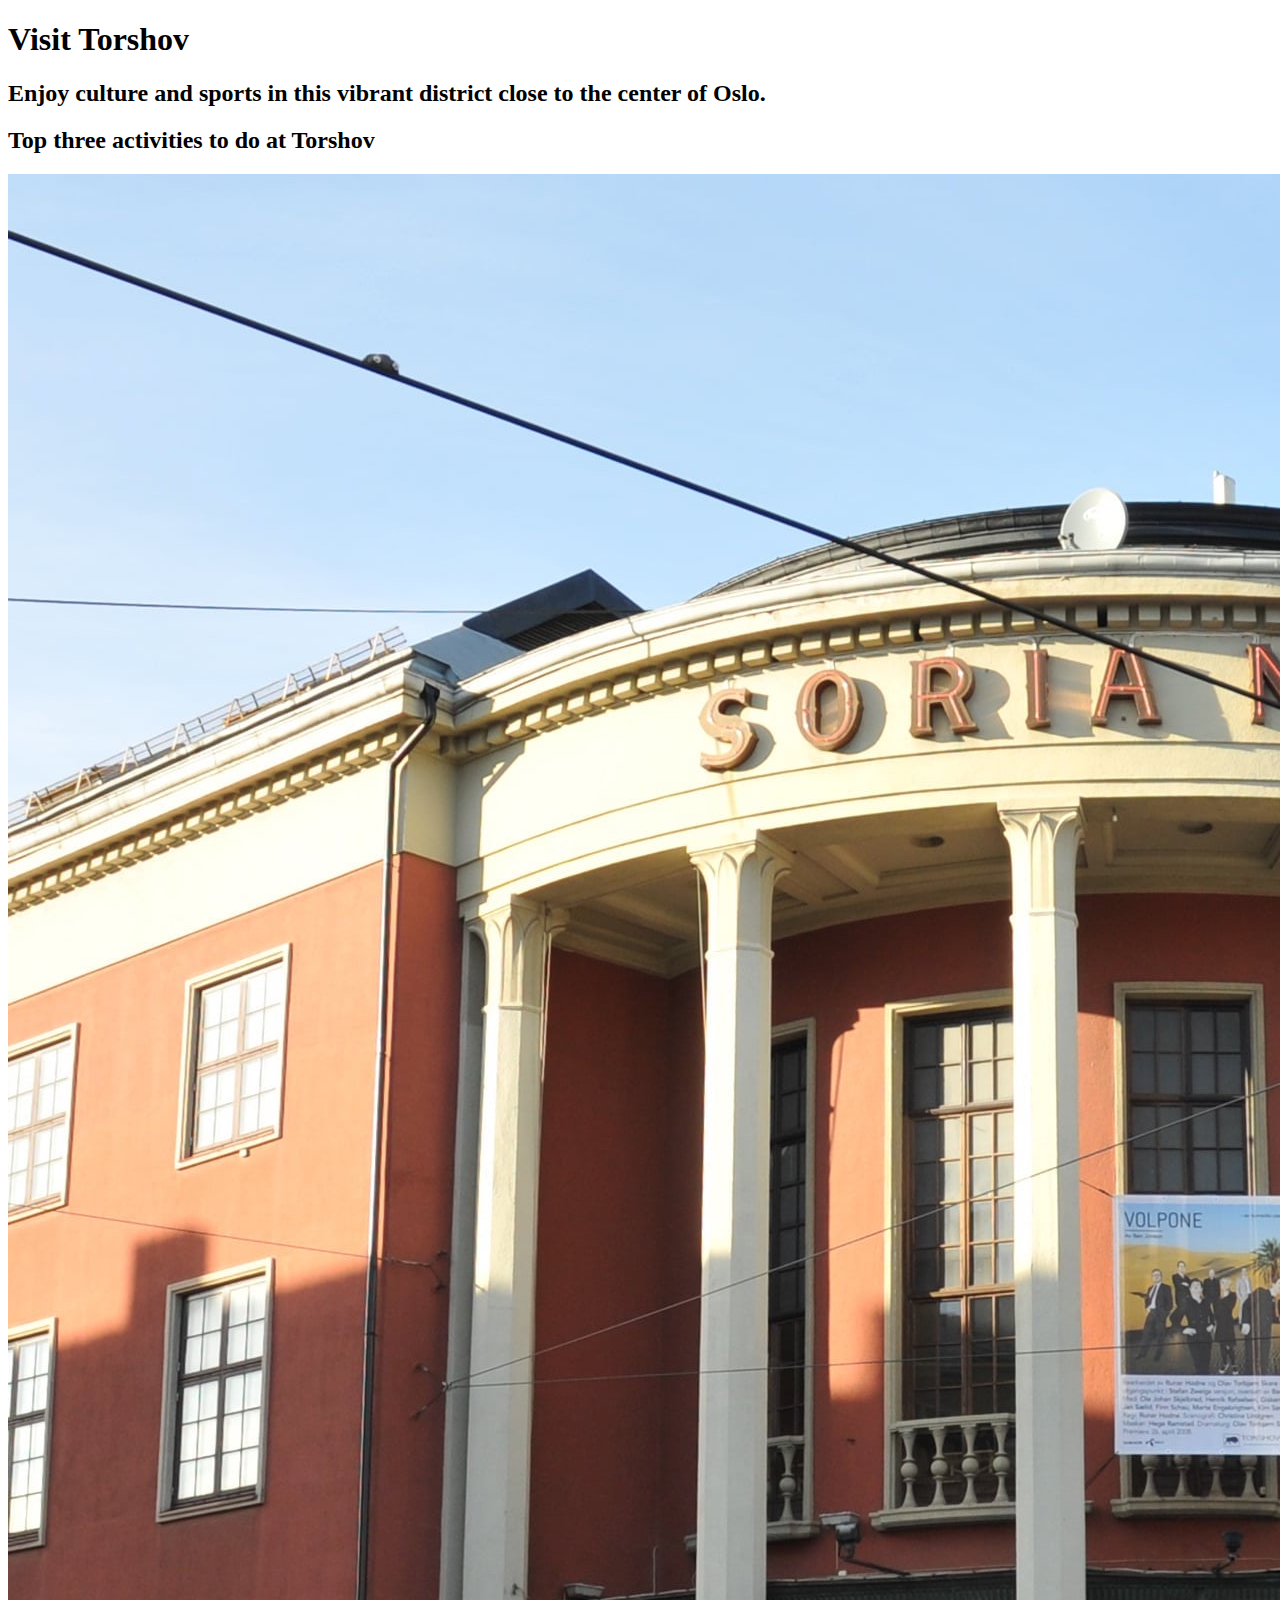
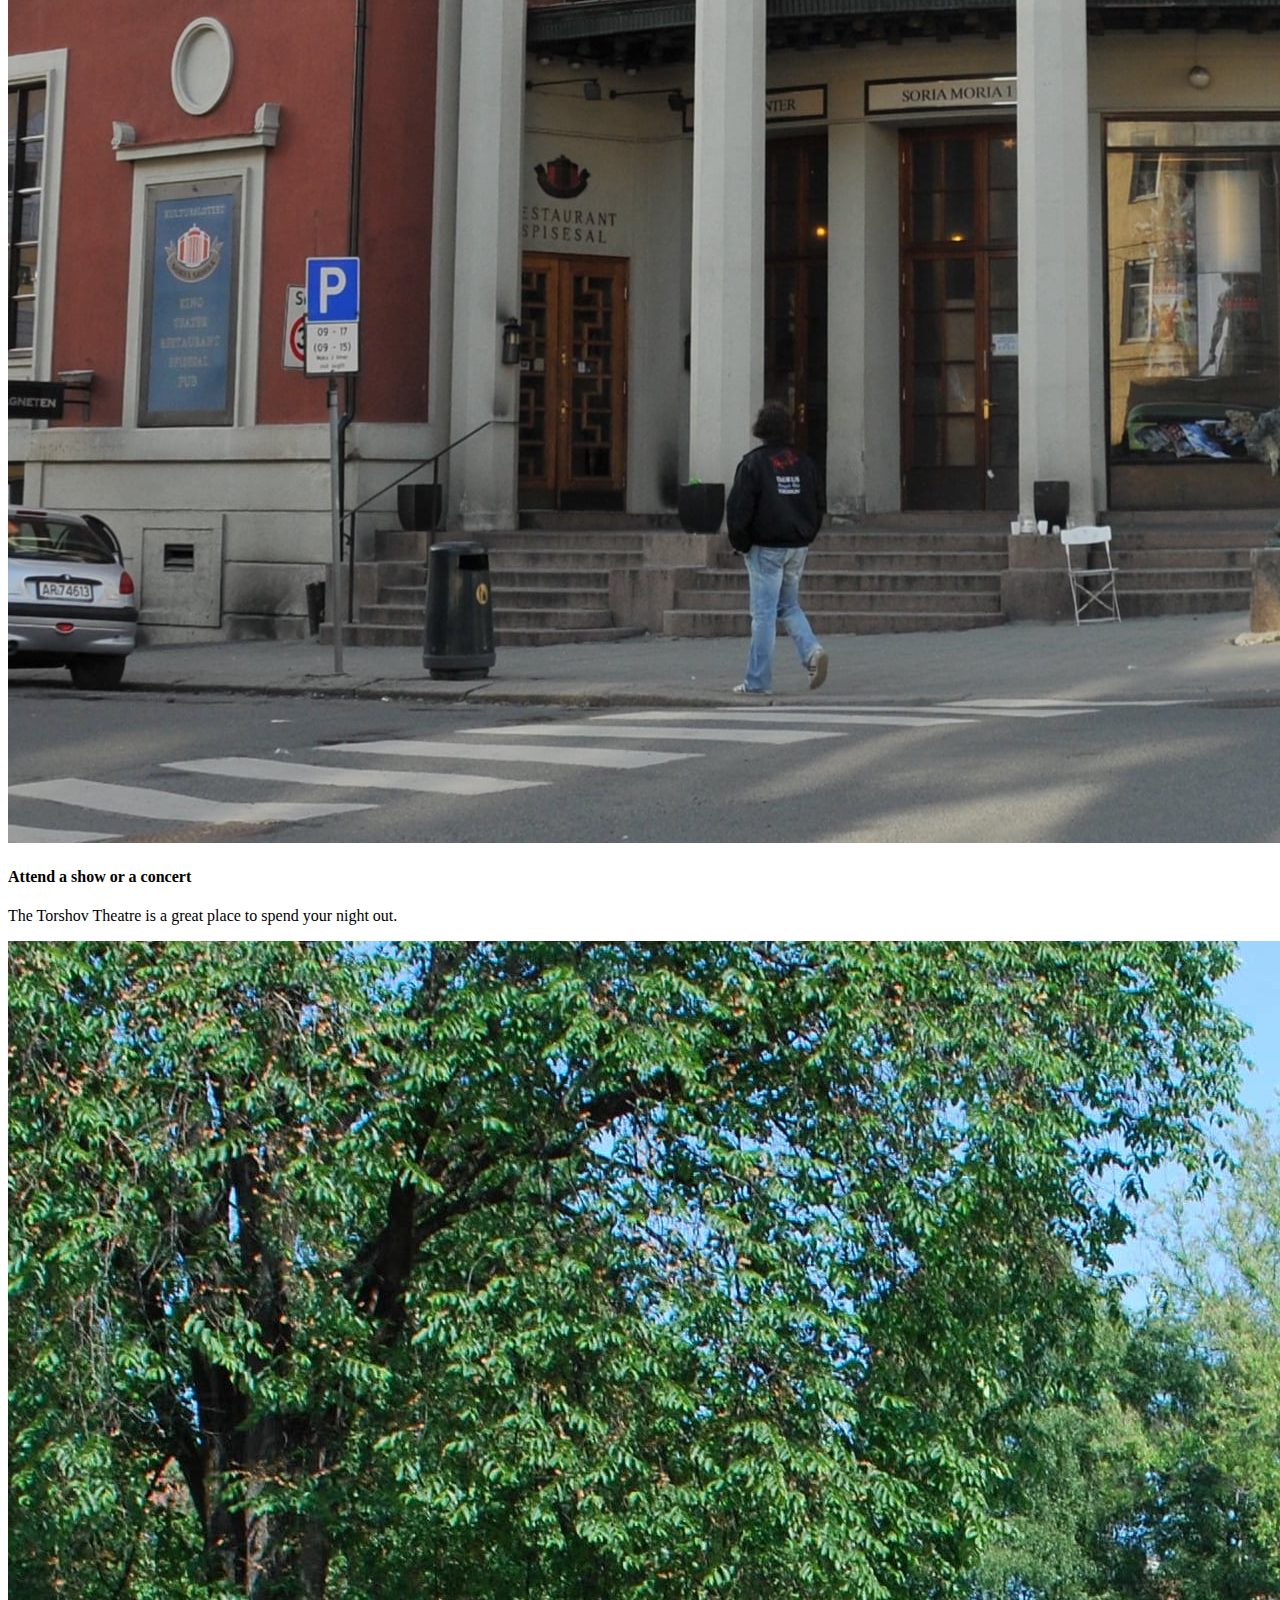
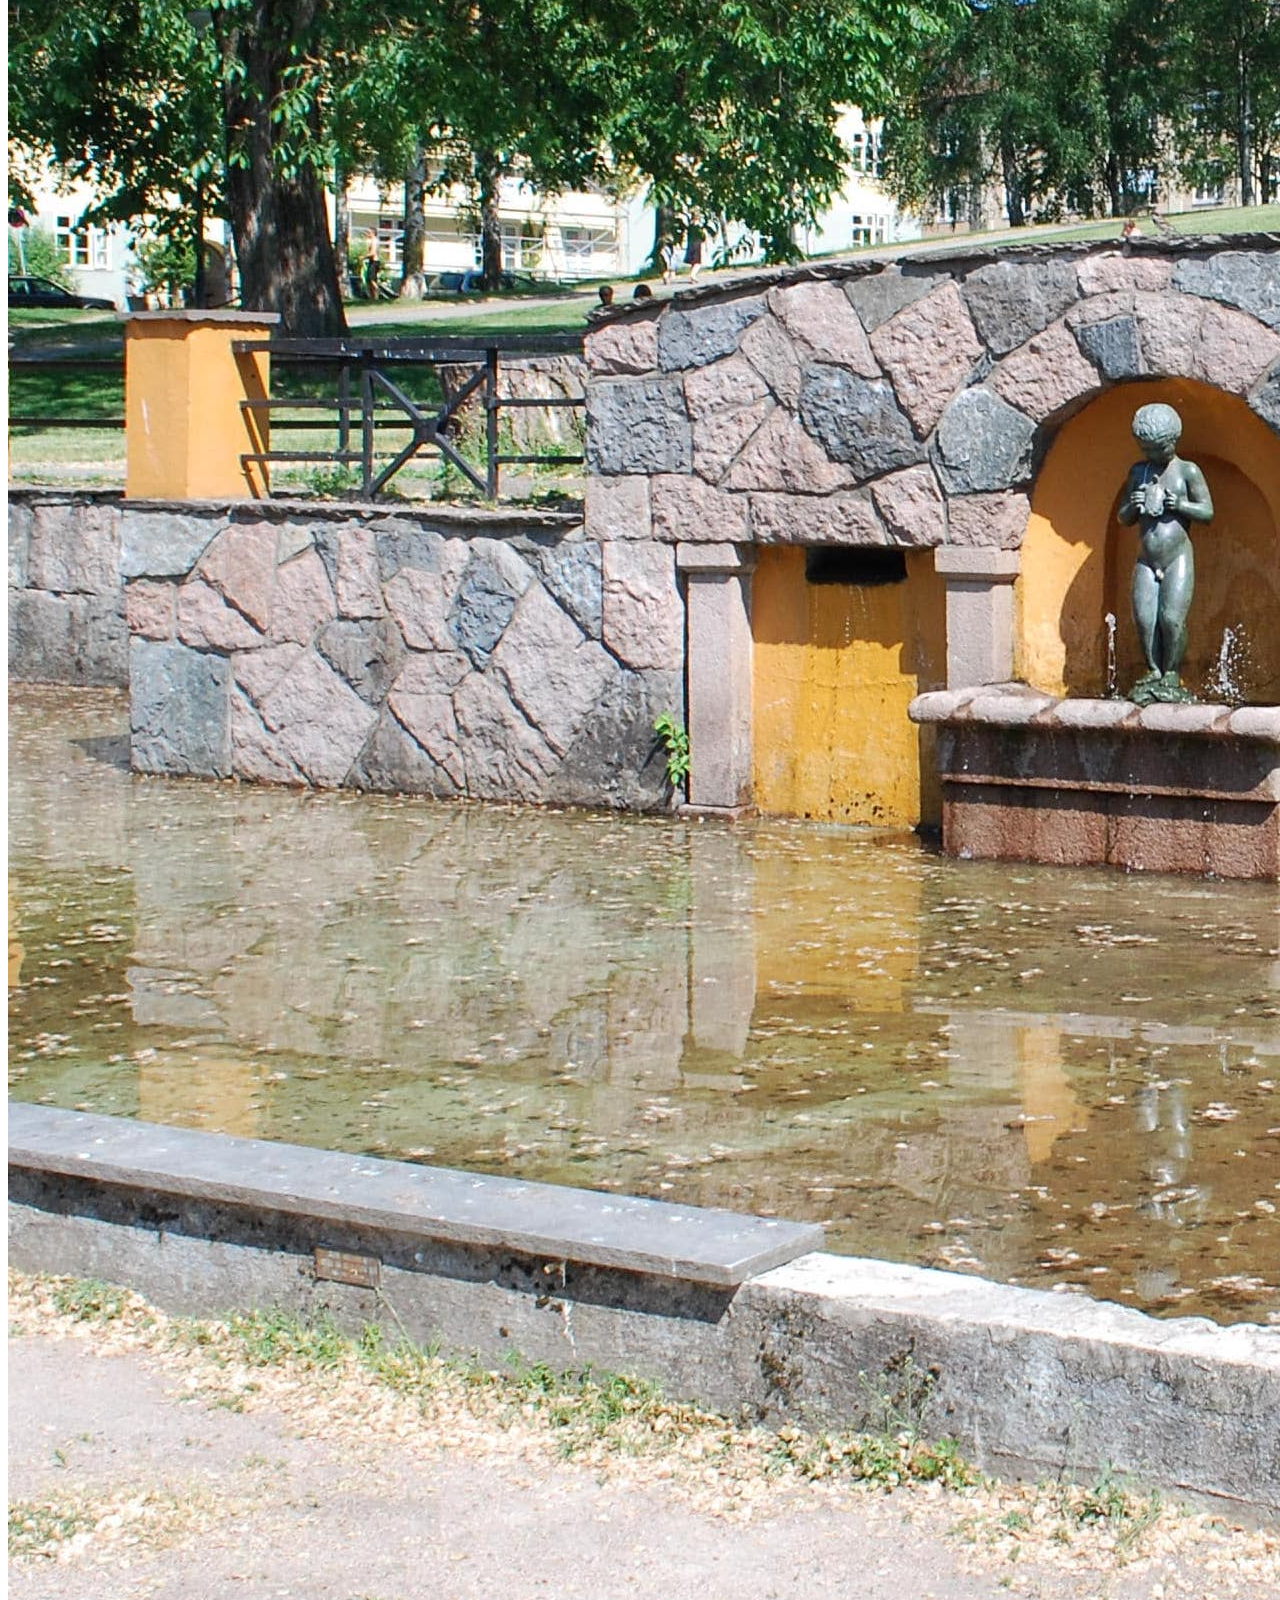
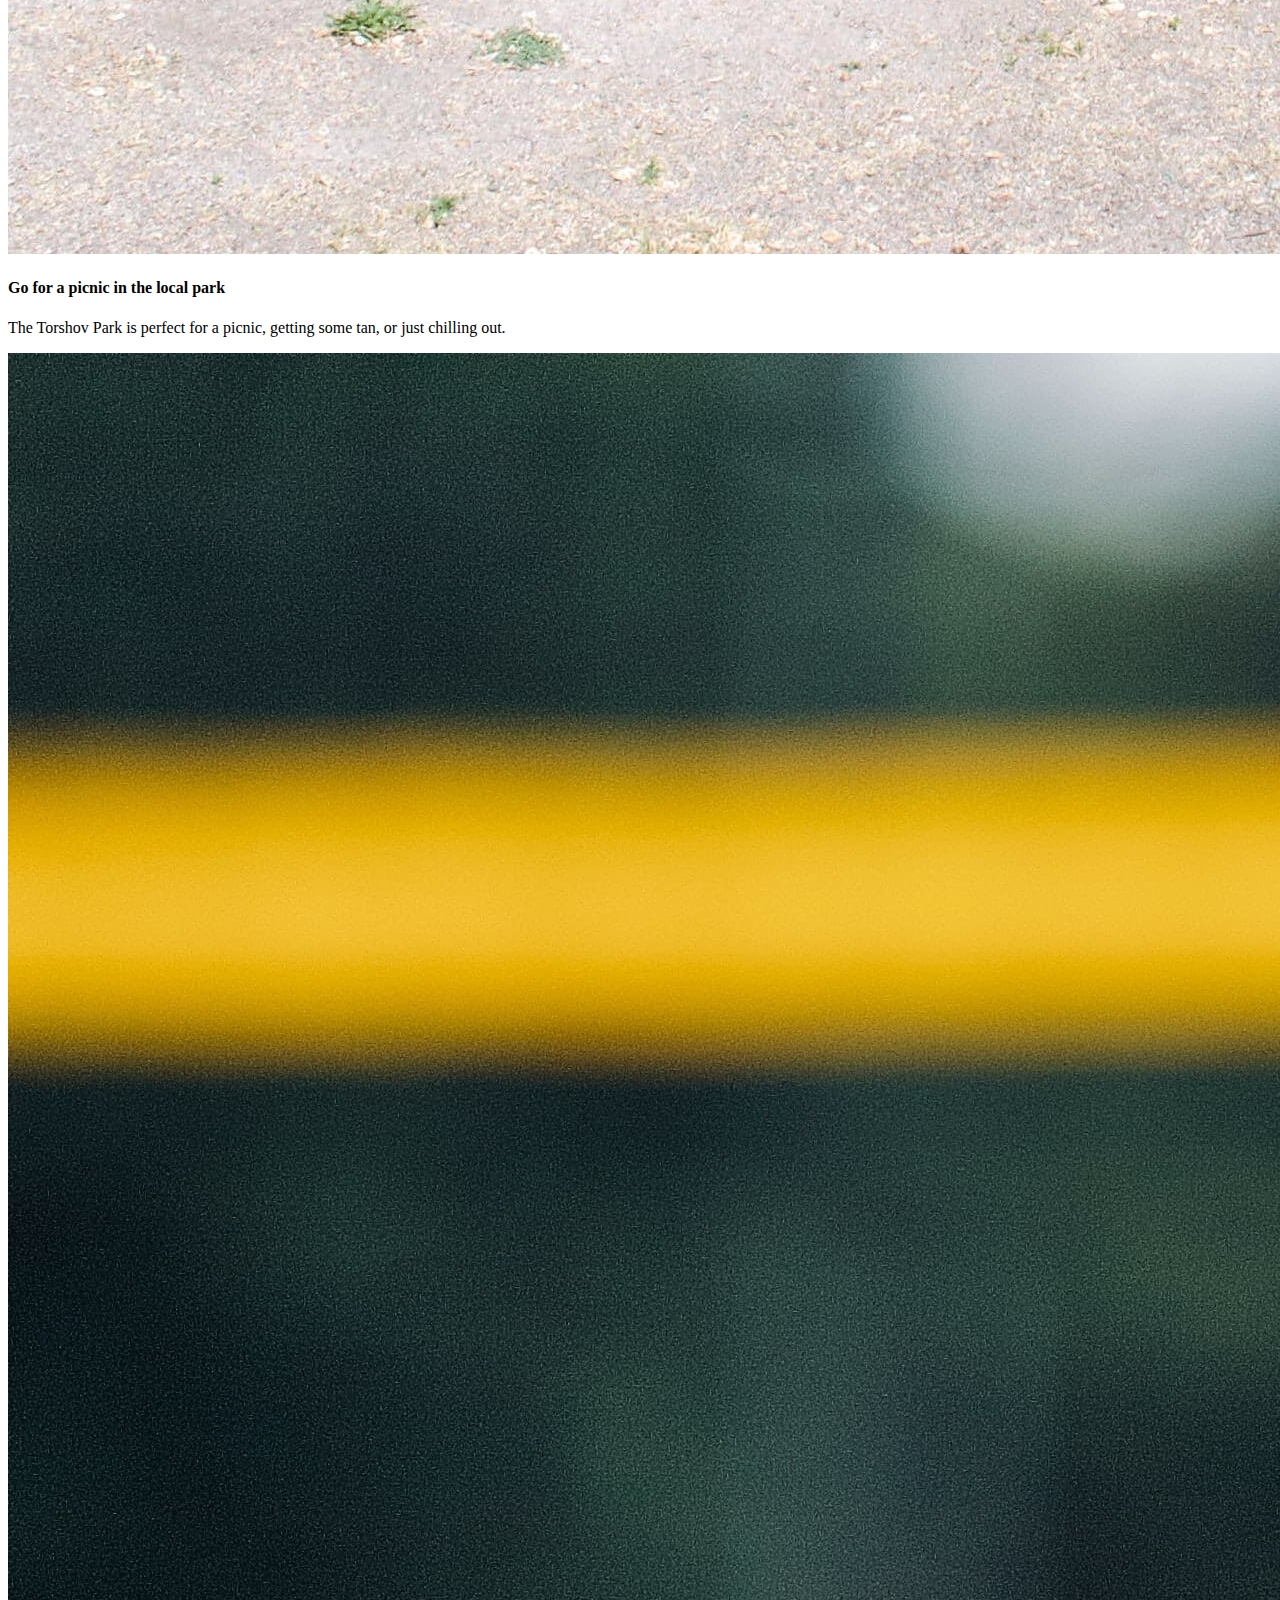
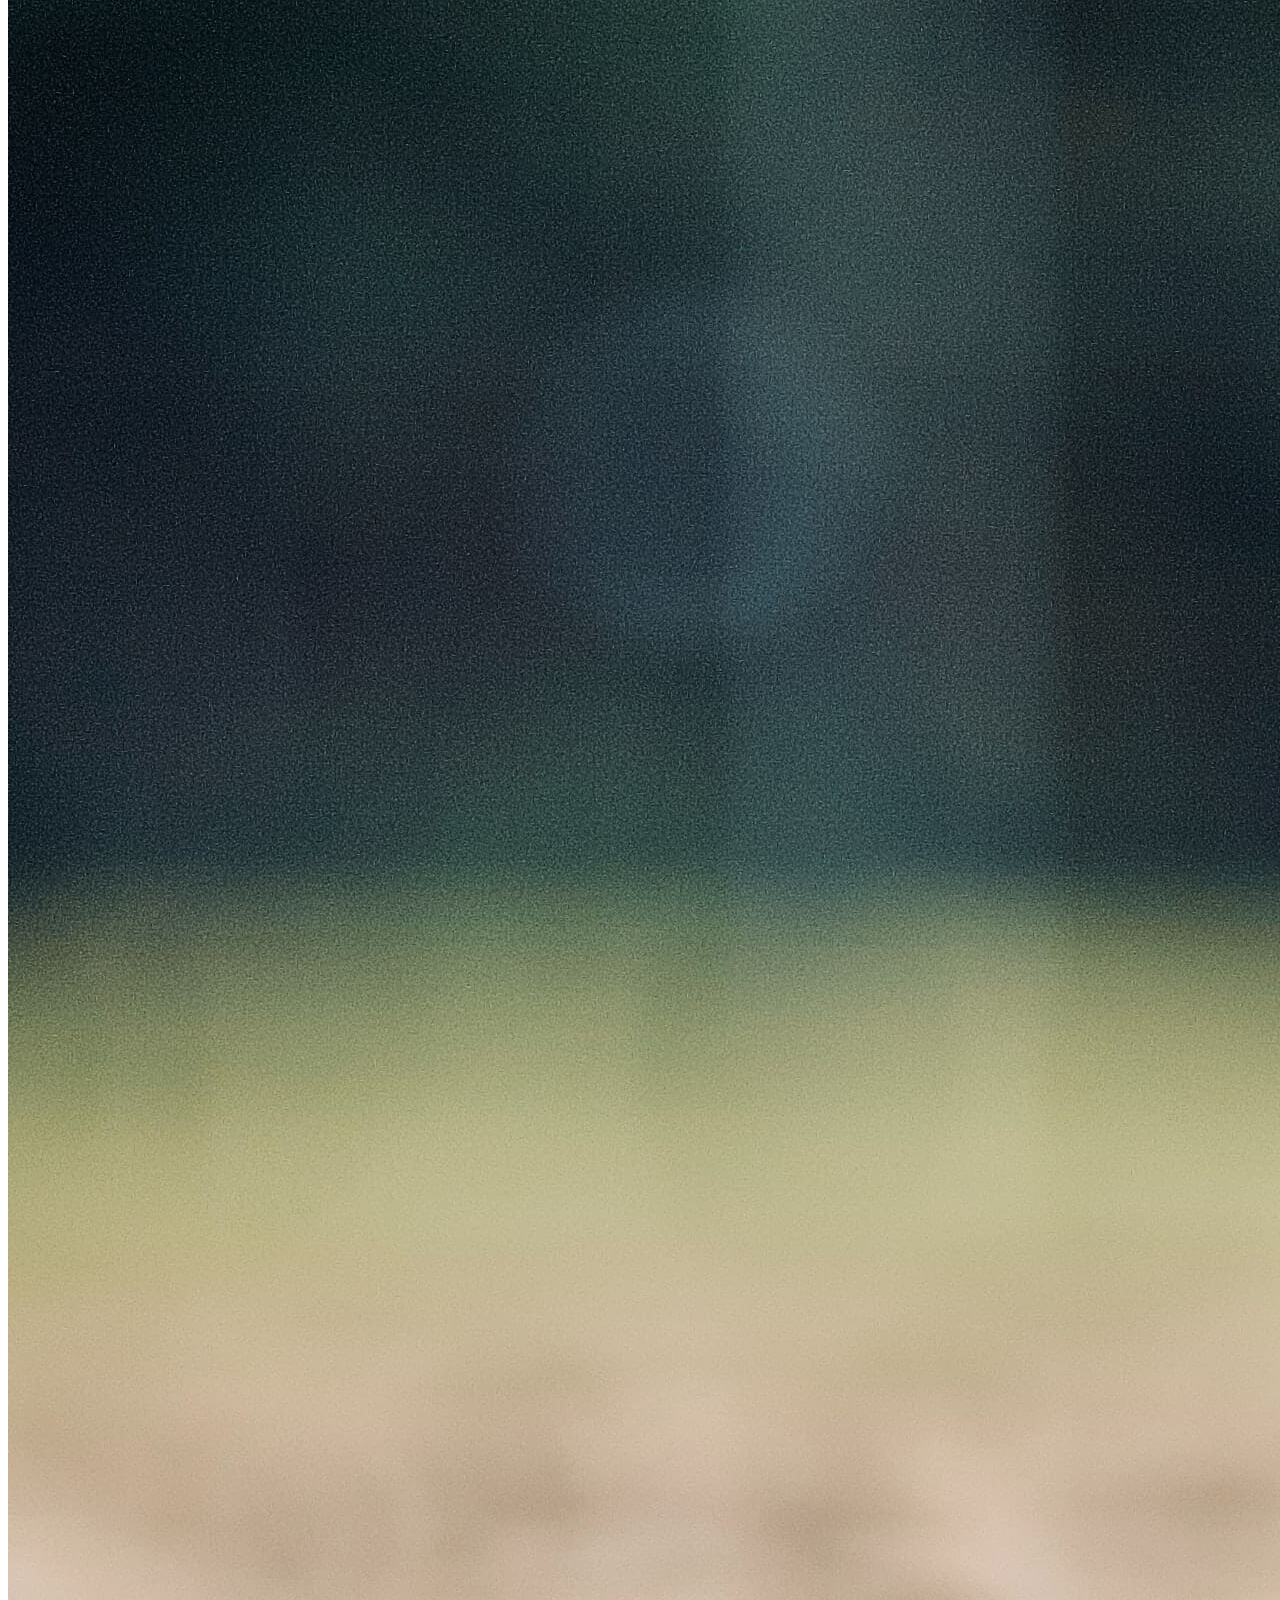
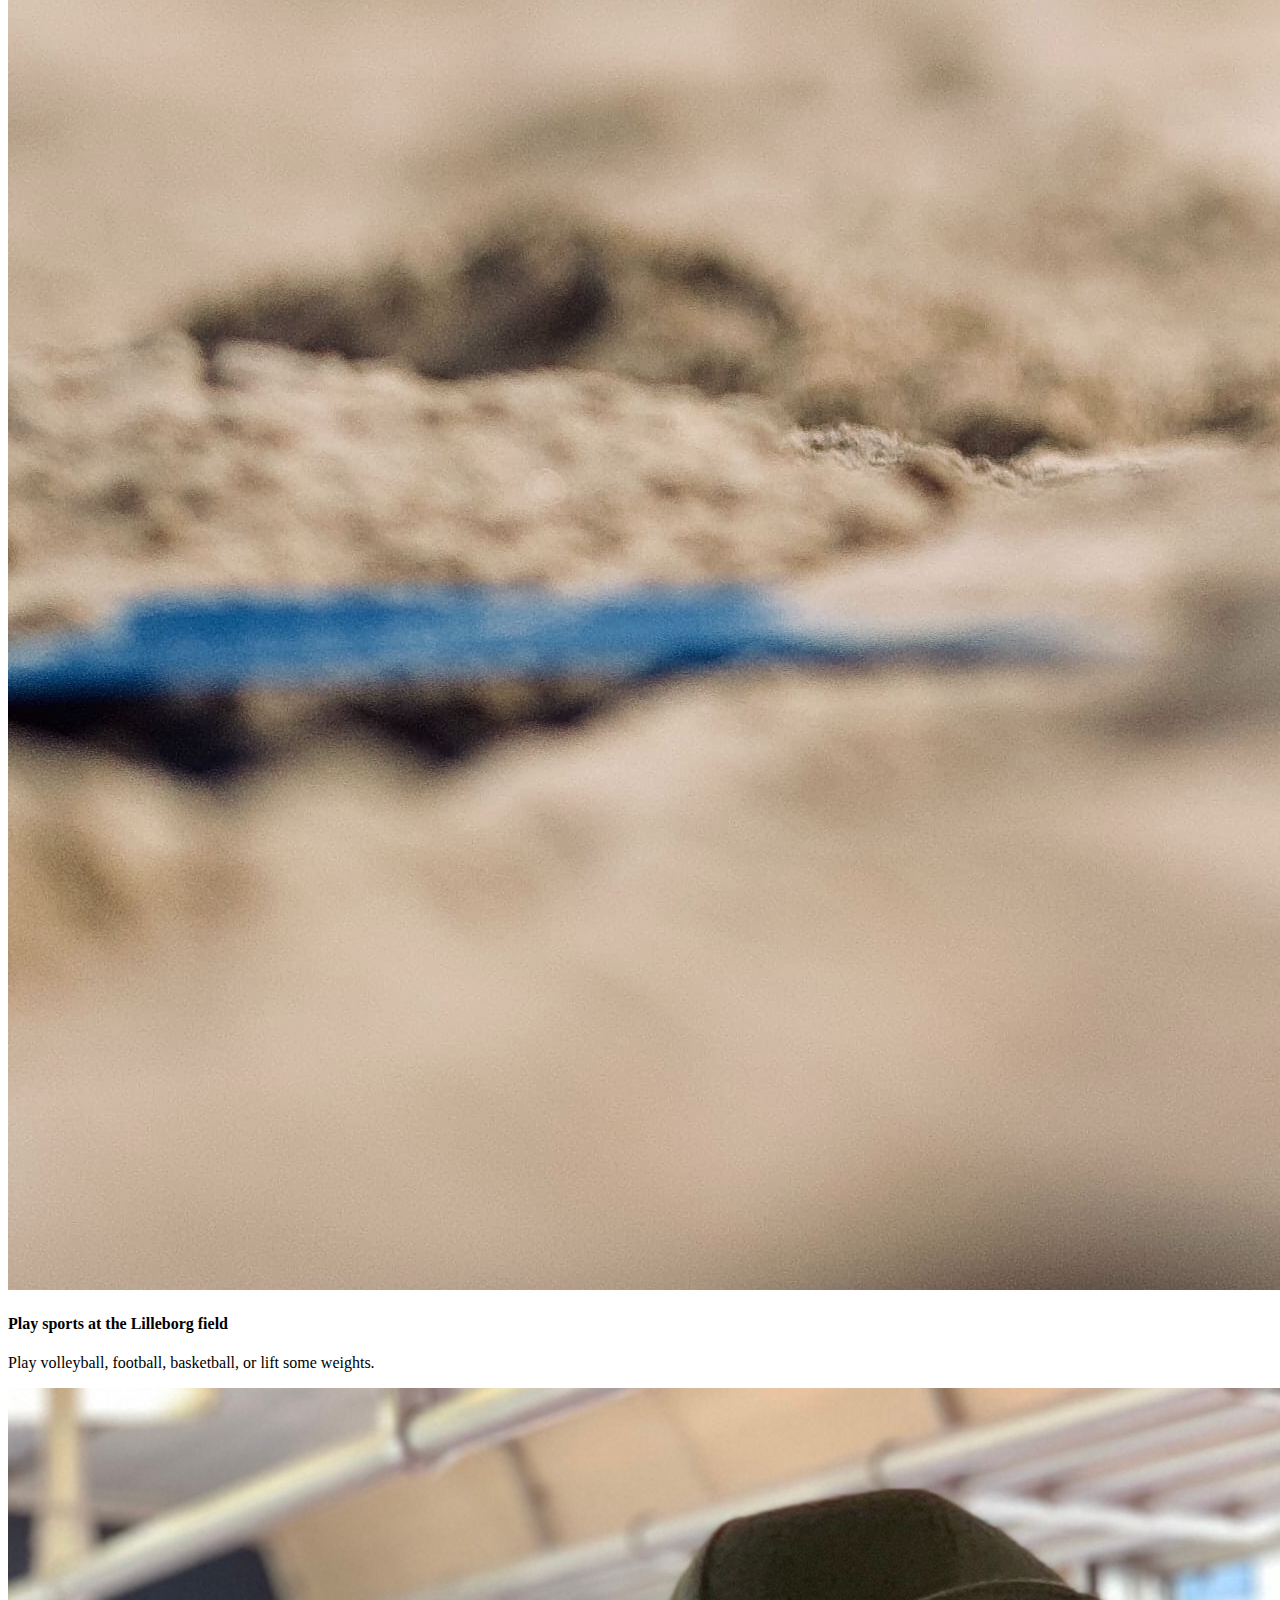
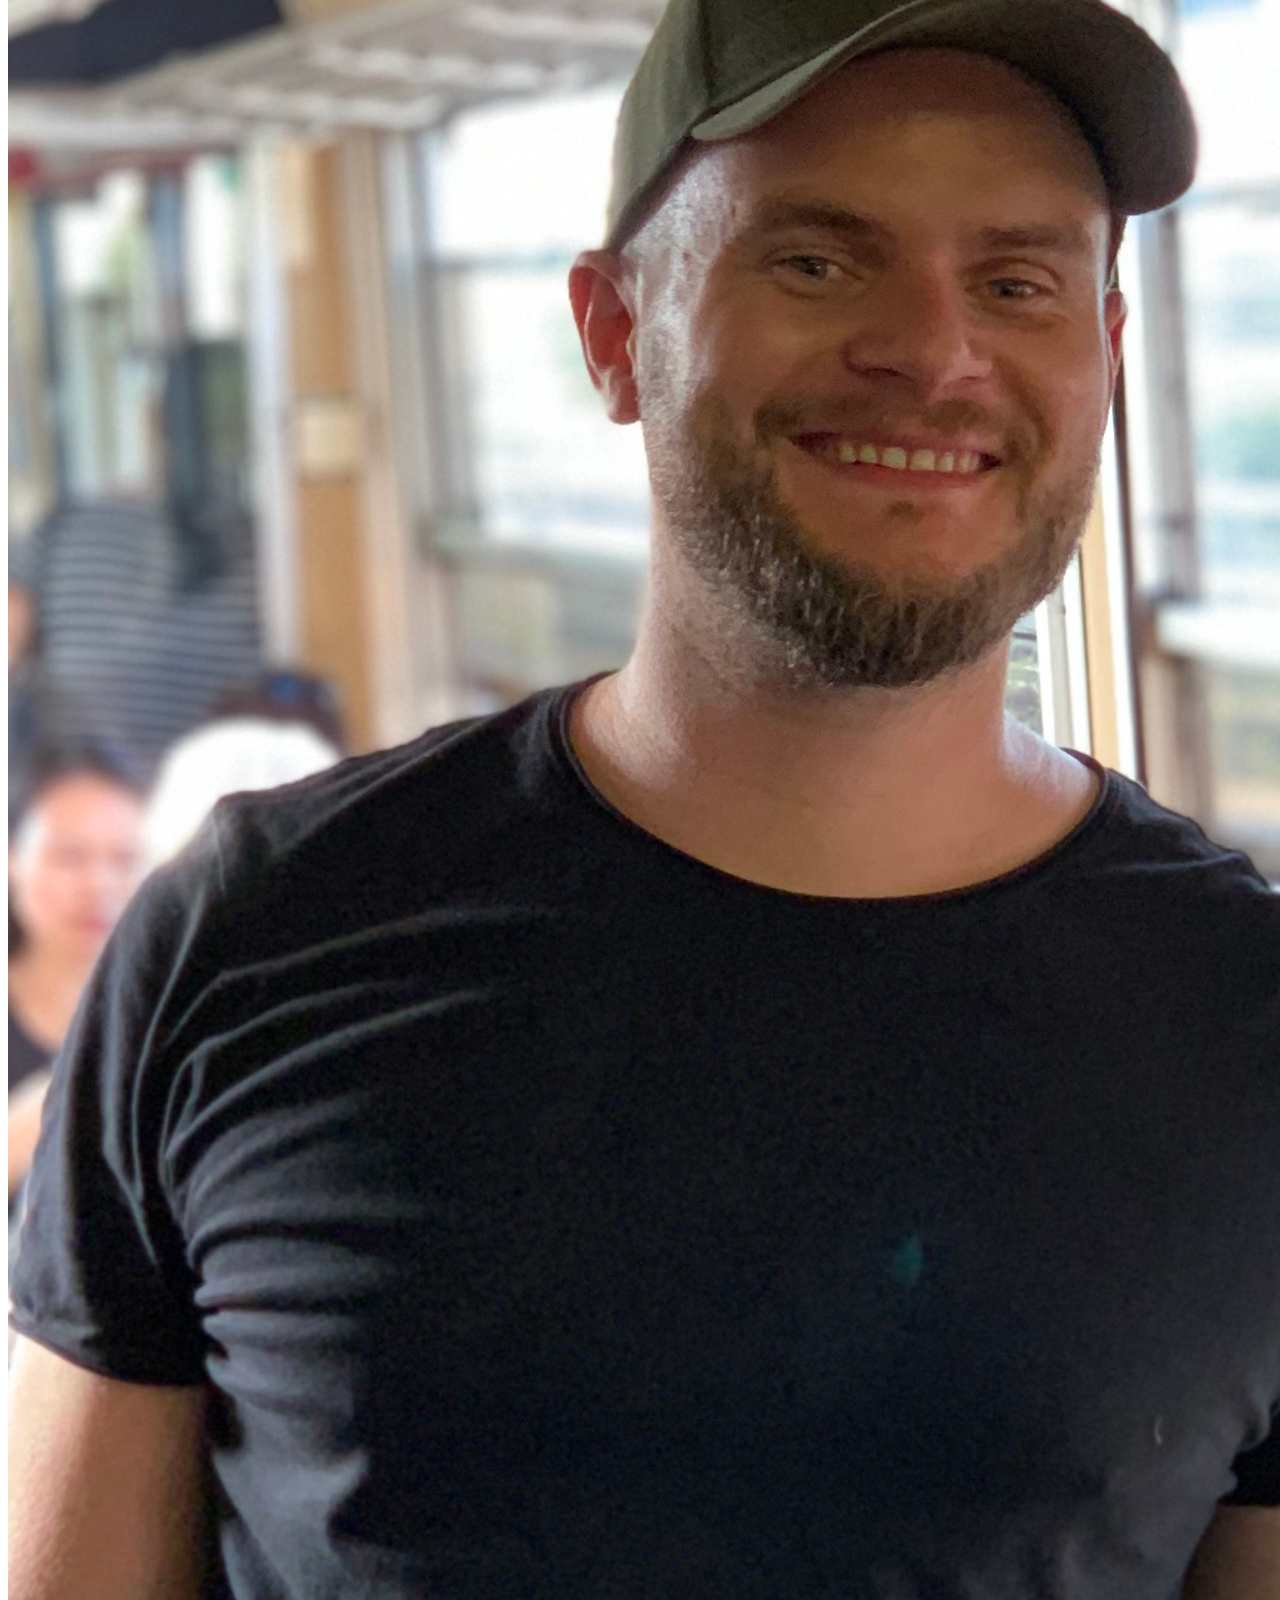
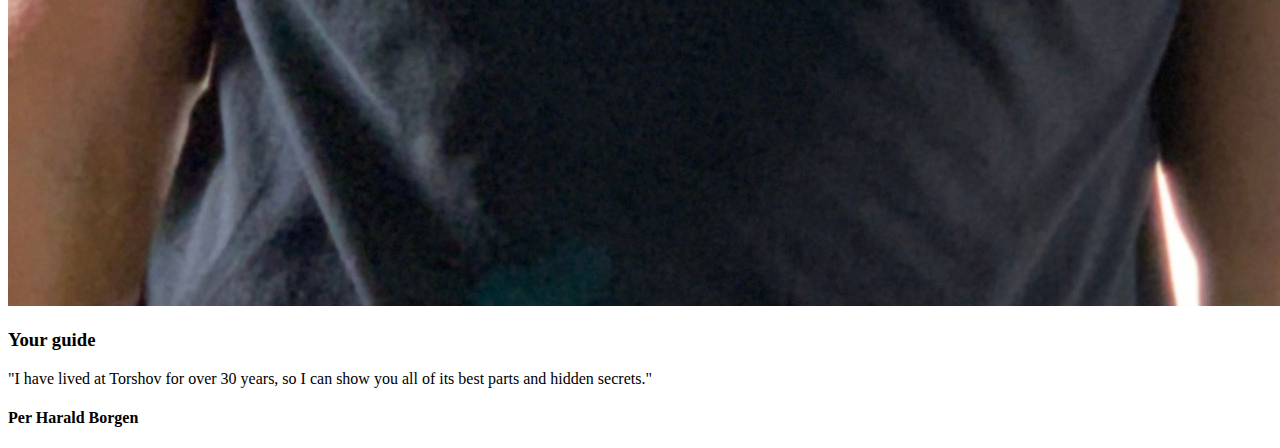
==== index.html @ dff3a8f5 "Update index.html" ====
<!DOCTYPE html>
<html>
    <head>
        <link rel="stylesheet" href="styles.css">
    </head>
    <body>
        <div id="hero-section">
            <h1>Visit Torshov</h1>
            <h2>Enjoy culture and sports in this vibrant district close to the center of Oslo.</h2>
        </div>
        <div id="activity-section">
            <h2>Top three activities to do at Torshov</h2>
            <div class="activity">
                <img class="activity-photo" src="images/theatre.jpg">
                <h4 class="activity-heading">Attend a show or a concert</h4>
                <p>The Torshov Theatre is a great place to spend your night out.</p>
            </div>
            <div class="activity">
                <img class="activity-photo" src="images/park.jpg">
                <h4 class="activity-heading">Go for a picnic in the local park</h4>
                <p>The Torshov Park is perfect for a picnic, getting some tan, or just chilling out.</p>
            </div>
            <div class="activity">
                <img class="activity-photo" src="images/sports.jpg">
                <h4 class="activity-heading">Play sports at the Lilleborg field</h4>
                <p>Play volleyball, football, basketball, or lift some weights.</p>
            </div>
        </div>
        <div id="guide-section">
            <div id="guide-card">
                <img id="guide-photo" src="images/per.jpg">
                <h3>Your guide</h3>
                <p>"I have lived at Torshov for over 30 years, so I can show you all of its best parts
                    and hidden secrets."
                </p>
                <h4>Per Harald Borgen</h4>
            </div>
        </div>
    </body>
</html>
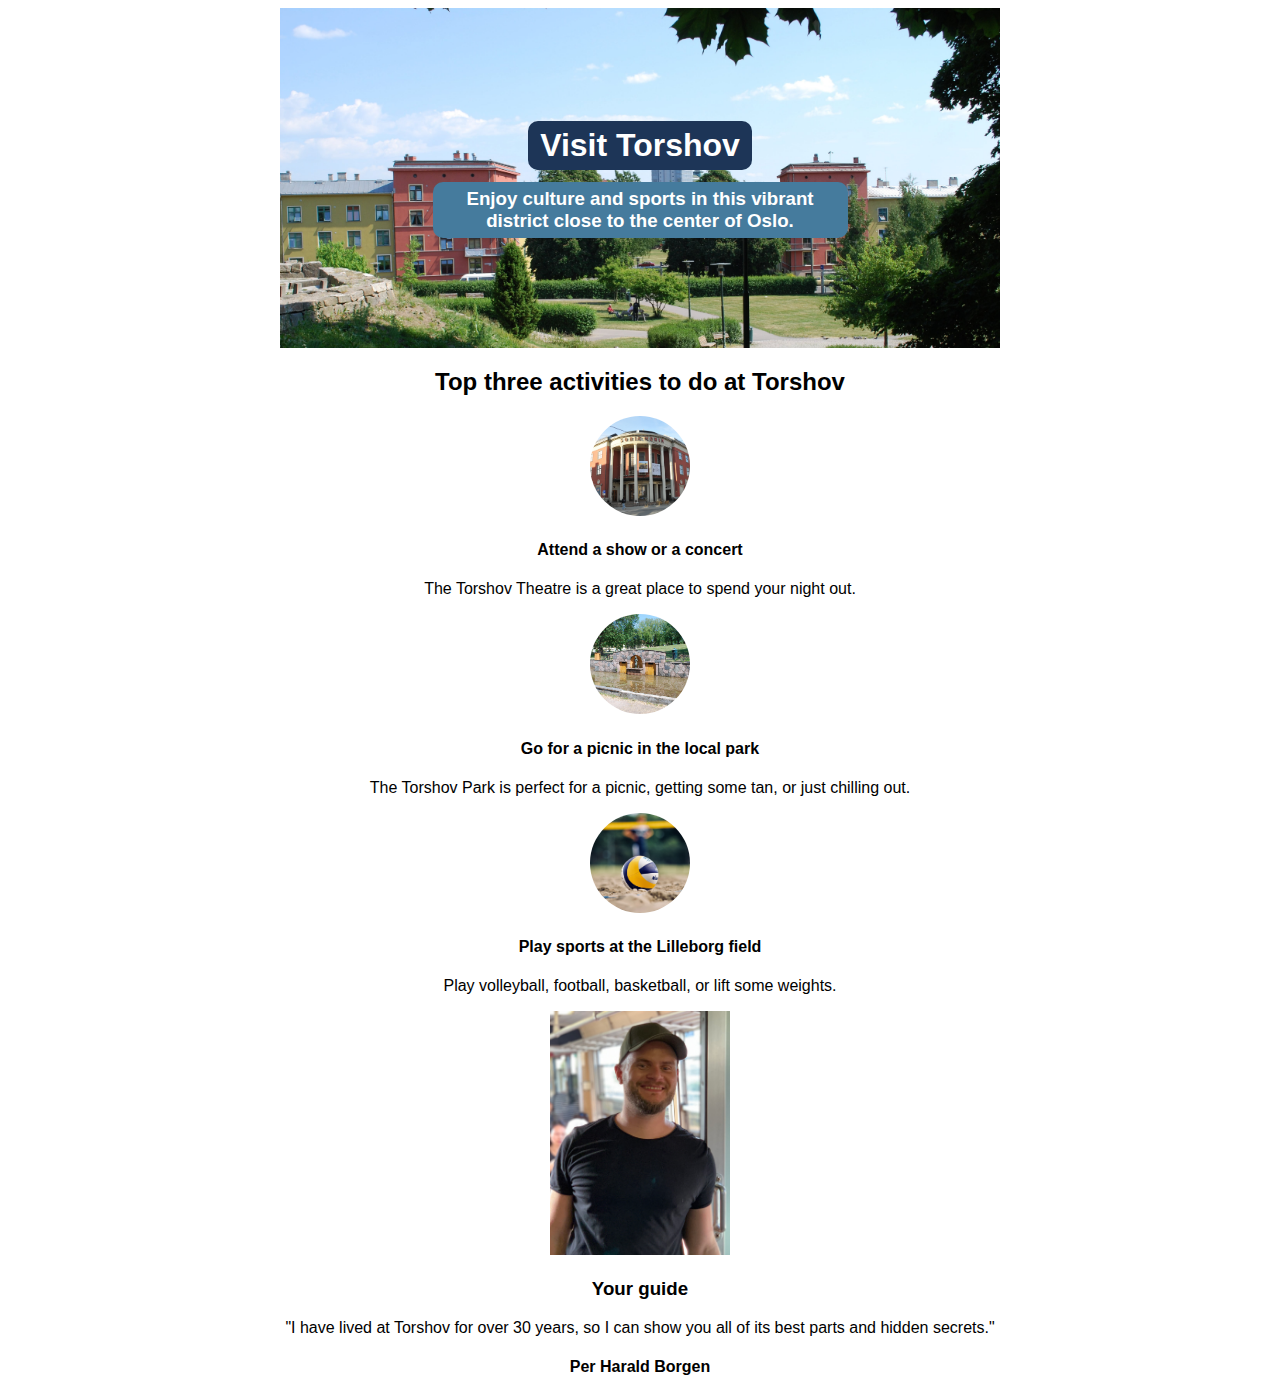
==== commit 01e98411: "Update index.html and styles.css" ====
--- a/index.html
+++ b/index.html
@@ -5,8 +5,8 @@
     </head>
     <body>
         <div id="hero-section">
-            <h1>Visit Torshov</h1>
-            <h2>Enjoy culture and sports in this vibrant district close to the center of Oslo.</h2>
+            <h1 id="hero-title">Visit Torshov</h1>
+            <h3 id="hero-caption">Enjoy culture and sports in this vibrant district close to the center of Oslo.</h2>
         </div>
         <div id="activity-section">
             <h2>Top three activities to do at Torshov</h2>
--- a/styles.css
+++ b/styles.css
@@ -0,0 +1,44 @@
+body {
+    text-align: center;
+    font-family: Arial, Helvetica, sans-serif;
+}
+
+#hero-section {
+    background-image: url("images/torshov.jpg");
+    background-size: cover;
+    height: 340px;
+    width: 720px;
+    margin: 0 auto;
+    display: flex;
+    flex-direction: column;
+    justify-content: center;
+    align-items: center;
+    color: white;
+}
+
+#hero-title {
+    background: #1D3557;
+    border-radius: 10px;
+    padding: 6px 12px;
+    margin-bottom: 12px;
+    
+}
+
+#hero-caption {
+    width: 355px;
+    background: #457B9D;
+    border-radius: 10px;
+    padding: 6px 30px;
+    margin-top: 0;
+}
+
+.activity-photo {
+    width: 100px;
+    height: 100px;
+    border-radius: 50%;
+}
+
+#guide-photo {
+    width: 180px;
+    
+}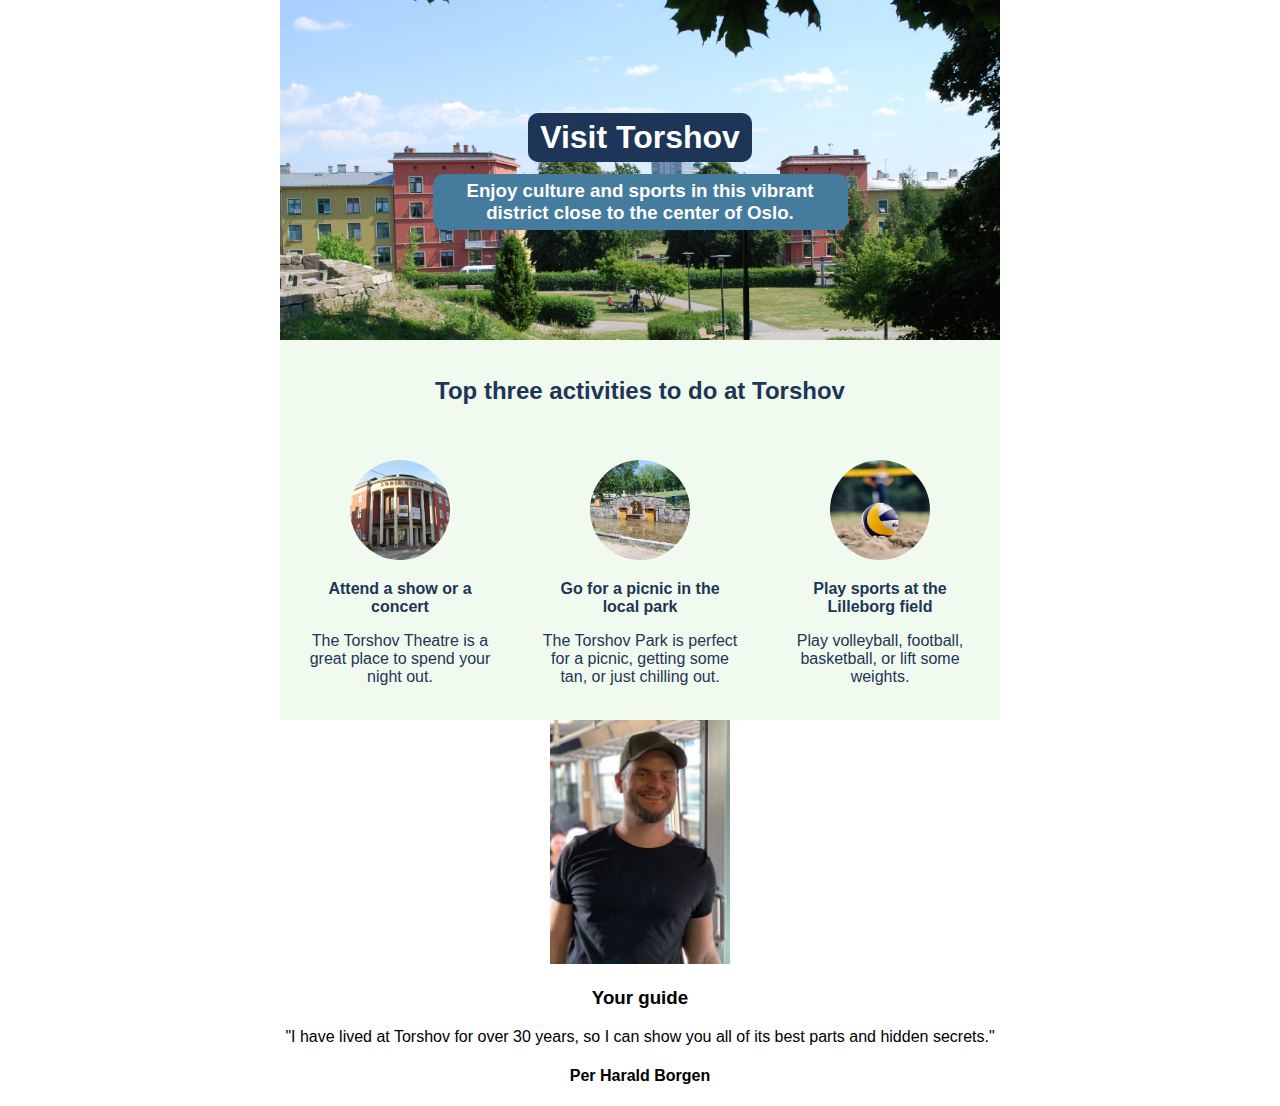
==== commit 46ccf848: "Update index.html and styles.css" ====
--- a/index.html
+++ b/index.html
@@ -9,21 +9,23 @@
             <h3 id="hero-caption">Enjoy culture and sports in this vibrant district close to the center of Oslo.</h2>
         </div>
         <div id="activity-section">
-            <h2>Top three activities to do at Torshov</h2>
-            <div class="activity">
-                <img class="activity-photo" src="images/theatre.jpg">
-                <h4 class="activity-heading">Attend a show or a concert</h4>
-                <p>The Torshov Theatre is a great place to spend your night out.</p>
-            </div>
-            <div class="activity">
-                <img class="activity-photo" src="images/park.jpg">
-                <h4 class="activity-heading">Go for a picnic in the local park</h4>
-                <p>The Torshov Park is perfect for a picnic, getting some tan, or just chilling out.</p>
-            </div>
-            <div class="activity">
-                <img class="activity-photo" src="images/sports.jpg">
-                <h4 class="activity-heading">Play sports at the Lilleborg field</h4>
-                <p>Play volleyball, football, basketball, or lift some weights.</p>
+            <h2 id="activity-heading">Top three activities to do at Torshov</h2>
+            <div id="activity-container">
+                <div class="activity">
+                    <img class="activity-photo" src="images/theatre.jpg">
+                    <h4 class="activity-heading">Attend a show or a concert</h4>
+                    <p>The Torshov Theatre is a great place to spend your night out.</p>
+                </div>
+                <div class="activity">
+                    <img class="activity-photo" src="images/park.jpg">
+                    <h4 class="activity-heading">Go for a picnic in the local park</h4>
+                    <p>The Torshov Park is perfect for a picnic, getting some tan, or just chilling out.</p>
+                </div>
+                <div class="activity">
+                    <img class="activity-photo" src="images/sports.jpg">
+                    <h4 class="activity-heading">Play sports at the Lilleborg field</h4>
+                    <p>Play volleyball, football, basketball, or lift some weights.</p>
+                </div>
             </div>
         </div>
         <div id="guide-section">
--- a/styles.css
+++ b/styles.css
@@ -1,6 +1,7 @@
 body {
     text-align: center;
     font-family: Arial, Helvetica, sans-serif;
+    margin: 0;
 }
 
 #hero-section {
@@ -32,12 +33,41 @@
     margin-top: 0;
 }
 
+#activity-section {
+    width: 720px;
+    height: 380px;
+    margin: 0 auto;
+    background: #F1FAEE;
+    display: flex;
+    flex-direction: column;
+    justify-content: space-around;
+    color: #1D3557;
+
+}
+
+#activity-container {
+    display: flex;
+    flex-direction: row;
+    justify-content: space-around;
+}
+
+.activity {
+    display: flex;
+    flex-direction: column;
+    align-items: center;
+    width: 200px;
+}
+
 .activity-photo {
     width: 100px;
     height: 100px;
     border-radius: 50%;
 }
 
+.activity-heading {
+    margin: 20px auto 0 auto;
+}
+
 #guide-photo {
     width: 180px;
     
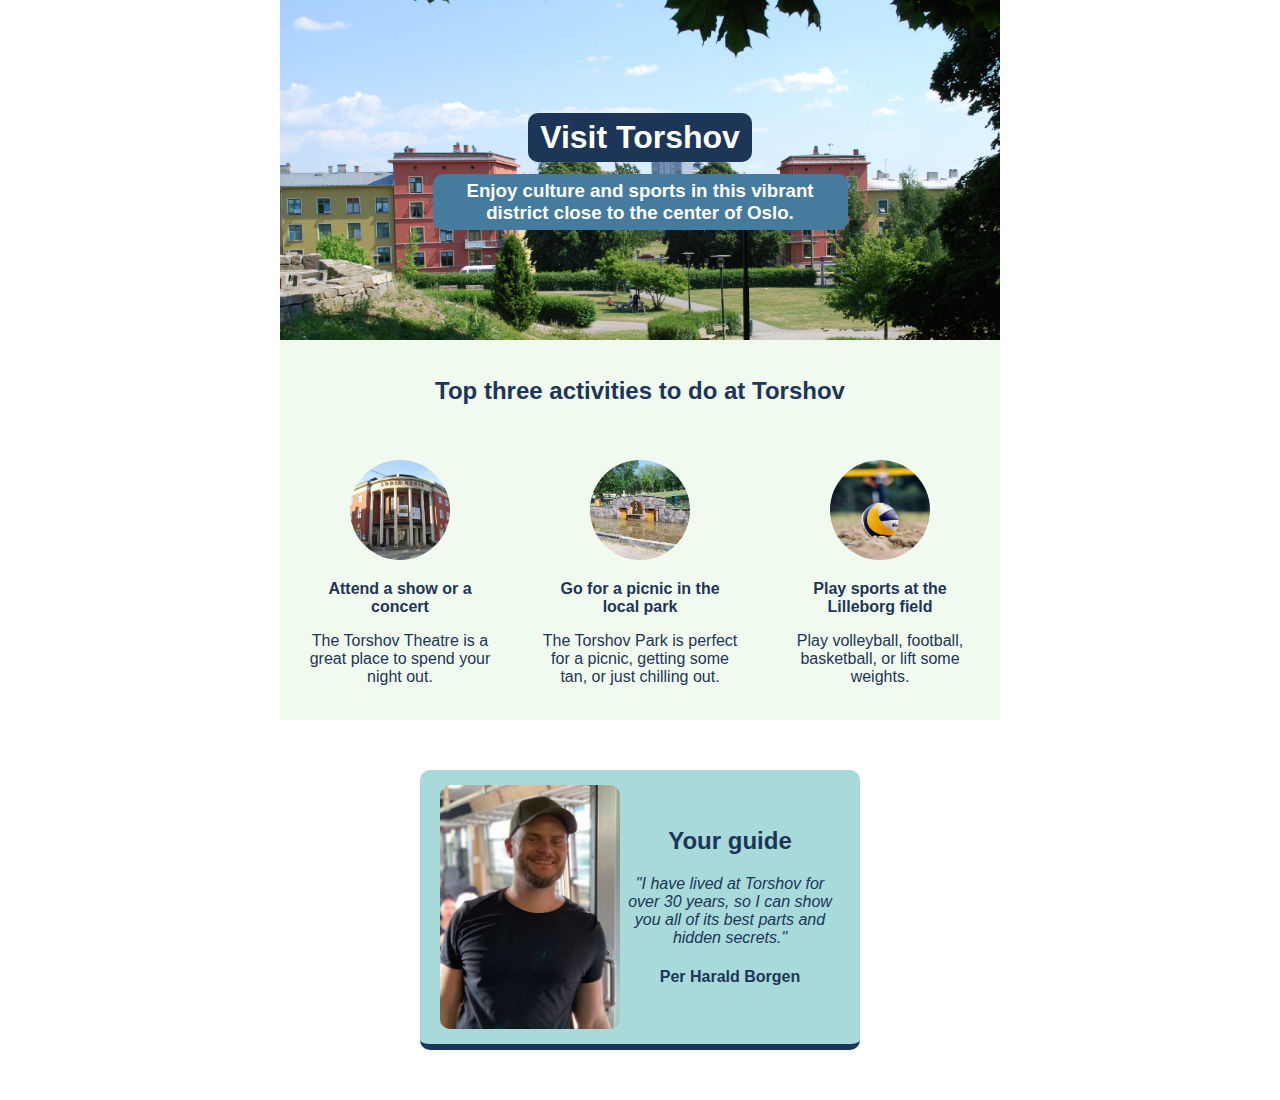
==== commit 847e351e: "Update index.html and styles.css" ====
--- a/index.html
+++ b/index.html
@@ -31,11 +31,13 @@
         <div id="guide-section">
             <div id="guide-card">
                 <img id="guide-photo" src="images/per.jpg">
-                <h3>Your guide</h3>
-                <p>"I have lived at Torshov for over 30 years, so I can show you all of its best parts
-                    and hidden secrets."
-                </p>
-                <h4>Per Harald Borgen</h4>
+                <div id="guide-text">
+                    <h2>Your guide</h2>
+                    <p class="italic-text">"I have lived at Torshov for over 30 years, so I can show you all of its best parts
+                        and hidden secrets."
+                    </p>
+                    <h4>Per Harald Borgen</h4>
+                </div>
             </div>
         </div>
     </body>
--- a/styles.css
+++ b/styles.css
@@ -68,7 +68,34 @@
     margin: 20px auto 0 auto;
 }
 
+#guide-section {
+    background: #FFFFFF;
+    width: 720px;
+    margin: 0 auto;
+    display: flex;
+    justify-content: center;
+}
+
+#guide-card {
+    width: 400px;
+    display: flex;
+    flex-direction: row;
+    justify-content: center;
+    align-items: center;
+    margin: 50px auto;
+    padding: 15px 20px;
+    background: #A8DADC;
+    color: #1D3557;
+    border-bottom: 6px solid #1D3557;
+
+    border-radius: 10px;
+}
+
 #guide-photo {
-    width: 180px;
-    
+    width: 180px;    
+    border-radius: 10px;
+}
+
+.italic-text {
+    font-style: italic;
 }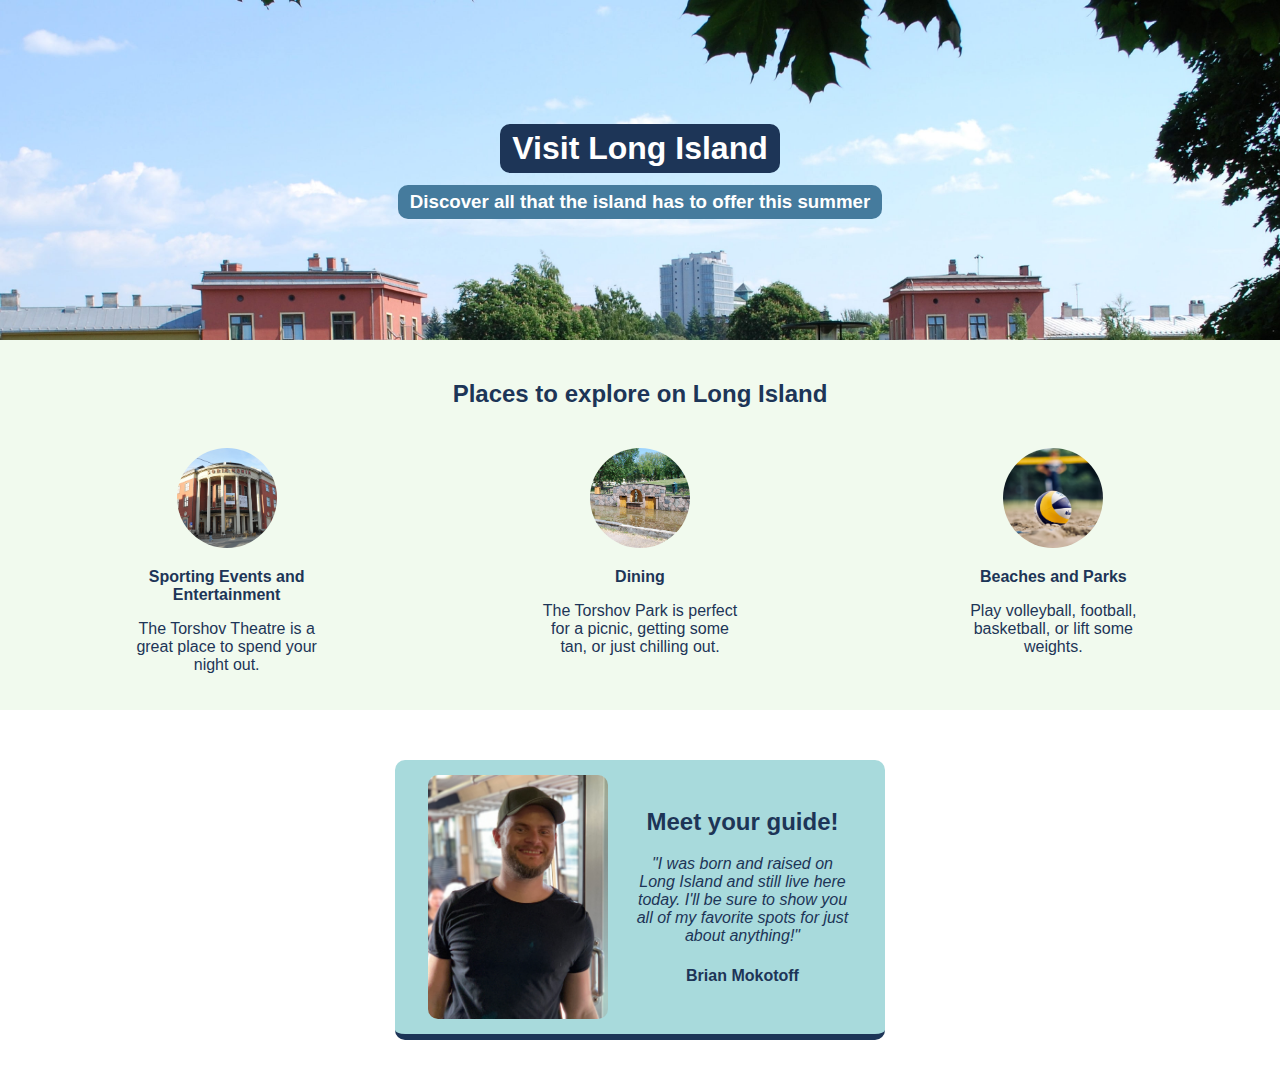
==== commit b39a8efd: "Started updating for Long Island site" ====
--- a/index.html
+++ b/index.html
@@ -5,25 +5,25 @@
     </head>
     <body>
         <div id="hero-section">
-            <h1 id="hero-title">Visit Torshov</h1>
-            <h3 id="hero-caption">Enjoy culture and sports in this vibrant district close to the center of Oslo.</h2>
+            <h1 id="hero-title">Visit Long Island</h1>
+            <h3 id="hero-caption">Discover all that the island has to offer this summer</h2>
         </div>
         <div id="activity-section">
-            <h2 id="activity-heading">Top three activities to do at Torshov</h2>
+            <h2 id="activity-heading">Places to explore on Long Island</h2>
             <div id="activity-container">
                 <div class="activity">
                     <img class="activity-photo" src="images/theatre.jpg">
-                    <h4 class="activity-heading">Attend a show or a concert</h4>
+                    <h4 class="activity-title">Sporting Events and Entertainment</h4>
                     <p>The Torshov Theatre is a great place to spend your night out.</p>
                 </div>
                 <div class="activity">
                     <img class="activity-photo" src="images/park.jpg">
-                    <h4 class="activity-heading">Go for a picnic in the local park</h4>
+                    <h4 class="activity-title">Dining</h4>
                     <p>The Torshov Park is perfect for a picnic, getting some tan, or just chilling out.</p>
                 </div>
                 <div class="activity">
                     <img class="activity-photo" src="images/sports.jpg">
-                    <h4 class="activity-heading">Play sports at the Lilleborg field</h4>
+                    <h4 class="activity-title">Beaches and Parks</h4>
                     <p>Play volleyball, football, basketball, or lift some weights.</p>
                 </div>
             </div>
@@ -32,11 +32,11 @@
             <div id="guide-card">
                 <img id="guide-photo" src="images/per.jpg">
                 <div id="guide-text">
-                    <h2>Your guide</h2>
-                    <p class="italic-text">"I have lived at Torshov for over 30 years, so I can show you all of its best parts
-                        and hidden secrets."
+                    <h2>Meet your guide!</h2>
+                    <p class="italic-text">"I was born and raised on Long Island and still live here today. 
+                        I'll be sure to show you all of my favorite spots for just about anything!"
                     </p>
-                    <h4>Per Harald Borgen</h4>
+                    <h4>Brian Mokotoff</h4>
                 </div>
             </div>
         </div>
--- a/styles.css
+++ b/styles.css
@@ -8,7 +8,6 @@
     background-image: url("images/torshov.jpg");
     background-size: cover;
     height: 340px;
-    width: 720px;
     margin: 0 auto;
     display: flex;
     flex-direction: column;
@@ -26,16 +25,13 @@
 }
 
 #hero-caption {
-    width: 355px;
     background: #457B9D;
     border-radius: 10px;
-    padding: 6px 30px;
+    padding: 6px 12px;
     margin-top: 0;
 }
 
 #activity-section {
-    width: 720px;
-    height: 380px;
     margin: 0 auto;
     background: #F1FAEE;
     display: flex;
@@ -45,10 +41,15 @@
 
 }
 
+#activity-heading {
+    padding-top: 20px;
+}
+
 #activity-container {
     display: flex;
     flex-direction: row;
     justify-content: space-around;
+    padding: 20px;
 }
 
 .activity {
@@ -64,23 +65,22 @@
     border-radius: 50%;
 }
 
-.activity-heading {
+.activity-title {
     margin: 20px auto 0 auto;
 }
 
 #guide-section {
     background: #FFFFFF;
-    width: 720px;
     margin: 0 auto;
     display: flex;
     justify-content: center;
 }
 
 #guide-card {
-    width: 400px;
+    width: 450px;
     display: flex;
     flex-direction: row;
-    justify-content: center;
+    justify-content: space-around;
     align-items: center;
     margin: 50px auto;
     padding: 15px 20px;
@@ -96,6 +96,10 @@
     border-radius: 10px;
 }
 
+#guide-text {
+    width: 220px;
+}
+
 .italic-text {
     font-style: italic;
 }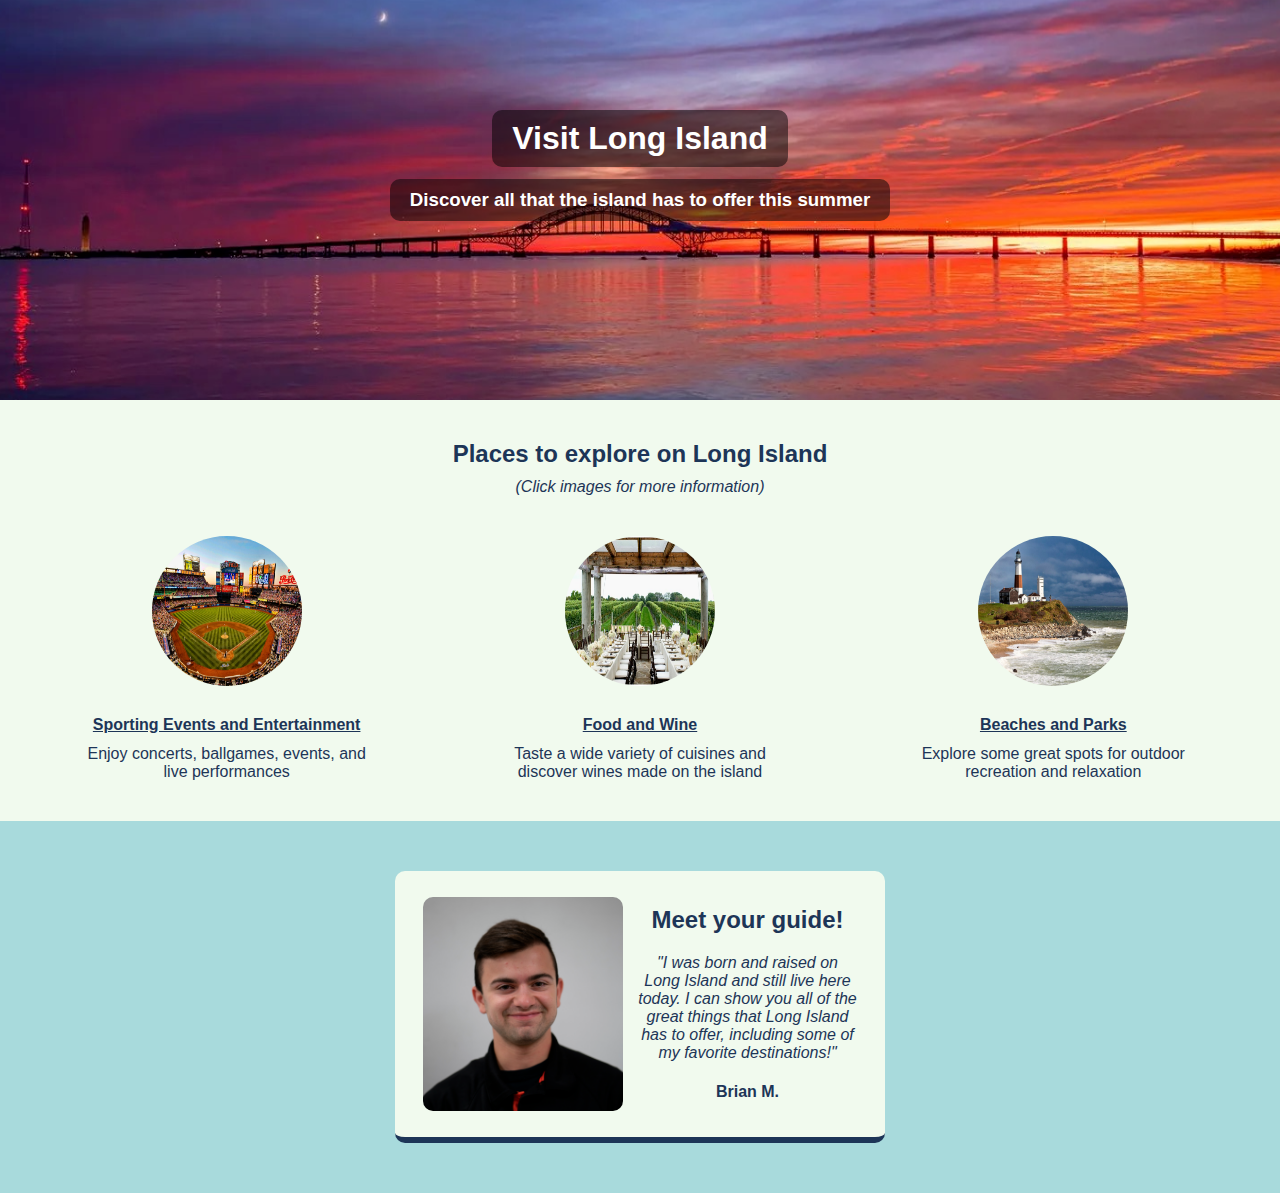
==== commit 67ab6554: "Completed styling for Long Island homepage" ====
--- a/index.html
+++ b/index.html
@@ -5,38 +5,43 @@
     </head>
     <body>
         <div id="hero-section">
-            <h1 id="hero-title">Visit Long Island</h1>
-            <h3 id="hero-caption">Discover all that the island has to offer this summer</h2>
+                <h1 id="hero-title">Visit Long Island</h1>
+                <h3 id="hero-caption">Discover all that the island has to offer this summer</h2>
         </div>
         <div id="activity-section">
             <h2 id="activity-heading">Places to explore on Long Island</h2>
+            <p id="activity-info" class="italic-text">(Click images for more information)</p>
             <div id="activity-container">
                 <div class="activity">
-                    <img class="activity-photo" src="images/theatre.jpg">
-                    <h4 class="activity-title">Sporting Events and Entertainment</h4>
-                    <p>The Torshov Theatre is a great place to spend your night out.</p>
+                    <a href="entertainment.html"><img class="activity-photo" src="images/baseball-stadium.jpg"></a>
+                    <h4 class="activity-title"><a href="entertainment.html">Sporting Events and Entertainment</a></h4>
+                    <p class="activity-desc">Enjoy concerts, ballgames, events, and live performances</p>
+                    <!-- Jones Beach Theatre, Ducks Stadium, Citi Field, UBS Arena, Nassau Coliseum -->
                 </div>
                 <div class="activity">
-                    <img class="activity-photo" src="images/park.jpg">
-                    <h4 class="activity-title">Dining</h4>
-                    <p>The Torshov Park is perfect for a picnic, getting some tan, or just chilling out.</p>
+                    <a href="dining.html"><img class="activity-photo" src="images/winery-restaurant.jpg"></a>
+                    <h4 class="activity-title"><a href="dining.html">Food and Wine</a></h4>
+                    <p class="activity-desc">Taste a wide variety of cuisines and discover wines made on the island</p>
+                    <!-- Umberto's, Taormina, The Refuge, Nisen Sushi,  Wolffer Estate Vineyard, Del Vino-->
                 </div>
                 <div class="activity">
-                    <img class="activity-photo" src="images/sports.jpg">
-                    <h4 class="activity-title">Beaches and Parks</h4>
-                    <p>Play volleyball, football, basketball, or lift some weights.</p>
+                    <a href="parks.html"><img class="activity-photo" src="images/lighthouse.jpg"></a>
+                    <h4 class="activity-title"><a href="parks.html">Beaches and Parks</a></h4>
+                    <p class="activity-desc">Explore some great spots for outdoor recreation and relaxation </p>
+                    <!-- Jones Beach, Robert Moses, Coopers Beach, Bethpage State Park, Sunken Meadow -->
                 </div>
             </div>
         </div>
         <div id="guide-section">
             <div id="guide-card">
-                <img id="guide-photo" src="images/per.jpg">
+                <img id="guide-photo" src="images/portrait.jpg">
                 <div id="guide-text">
                     <h2>Meet your guide!</h2>
                     <p class="italic-text">"I was born and raised on Long Island and still live here today. 
-                        I'll be sure to show you all of my favorite spots for just about anything!"
+                        I can show you all of the great things that Long Island has to offer, 
+                        including some of my favorite destinations!"
                     </p>
-                    <h4>Brian Mokotoff</h4>
+                    <h4>Brian M.</h4>
                 </div>
             </div>
         </div>
--- a/styles.css
+++ b/styles.css
@@ -5,9 +5,9 @@
 }
 
 #hero-section {
-    background-image: url("images/torshov.jpg");
+    background-image: url("images/small-sunset.jpg");
     background-size: cover;
-    height: 340px;
+    height: 400px;
     margin: 0 auto;
     display: flex;
     flex-direction: column;
@@ -17,17 +17,18 @@
 }
 
 #hero-title {
-    background: #1D3557;
+    background: rgba(0, 0, 0, 0.5);
     border-radius: 10px;
-    padding: 6px 12px;
+    padding: 10px 20px;
+    margin-top: -50px;
     margin-bottom: 12px;
     
 }
 
 #hero-caption {
-    background: #457B9D;
+    background: rgba(0, 0, 0, 0.5);
     border-radius: 10px;
-    padding: 6px 12px;
+    padding: 10px 20px;
     margin-top: 0;
 }
 
@@ -45,6 +46,10 @@
     padding-top: 20px;
 }
 
+#activity-info {
+    margin: -10px auto 20px auto;
+}
+
 #activity-container {
     display: flex;
     flex-direction: row;
@@ -56,21 +61,40 @@
     display: flex;
     flex-direction: column;
     align-items: center;
-    width: 200px;
+    width: 300px;
 }
 
 .activity-photo {
-    width: 100px;
-    height: 100px;
+    width: 150px;
+    height: 150px;
     border-radius: 50%;
+    transition-duration: 0.5s;
+}
+
+.activity-photo:hover {
+    border-radius: 10px;
+    width: 170px;
+    height: 170px;
 }
 
 .activity-title {
     margin: 20px auto 0 auto;
+    background: #F1FAEE;
+    padding: 6px 10px;
+    border-radius: 10px;
+    transition-duration: 0.2s;
+}
+
+.activity-title:hover {
+    background: #D1D9CE;
+}
+
+.activity-desc {
+    margin: 5px auto 20px auto ;
 }
 
 #guide-section {
-    background: #FFFFFF;
+    background: #A8DADC;
     margin: 0 auto;
     display: flex;
     justify-content: center;
@@ -84,7 +108,7 @@
     align-items: center;
     margin: 50px auto;
     padding: 15px 20px;
-    background: #A8DADC;
+    background: #F1FAEE;
     color: #1D3557;
     border-bottom: 6px solid #1D3557;
 
@@ -92,7 +116,7 @@
 }
 
 #guide-photo {
-    width: 180px;    
+    width: 200px;    
     border-radius: 10px;
 }
 
@@ -102,4 +126,16 @@
 
 .italic-text {
     font-style: italic;
+}
+
+a {
+    color: #1D3557;
+}
+
+.activity-page {
+    background: #F1FAEE; 
+    color: #1D3557;
+    margin: 0;
+    display: flex;
+    justify-content: center;
 }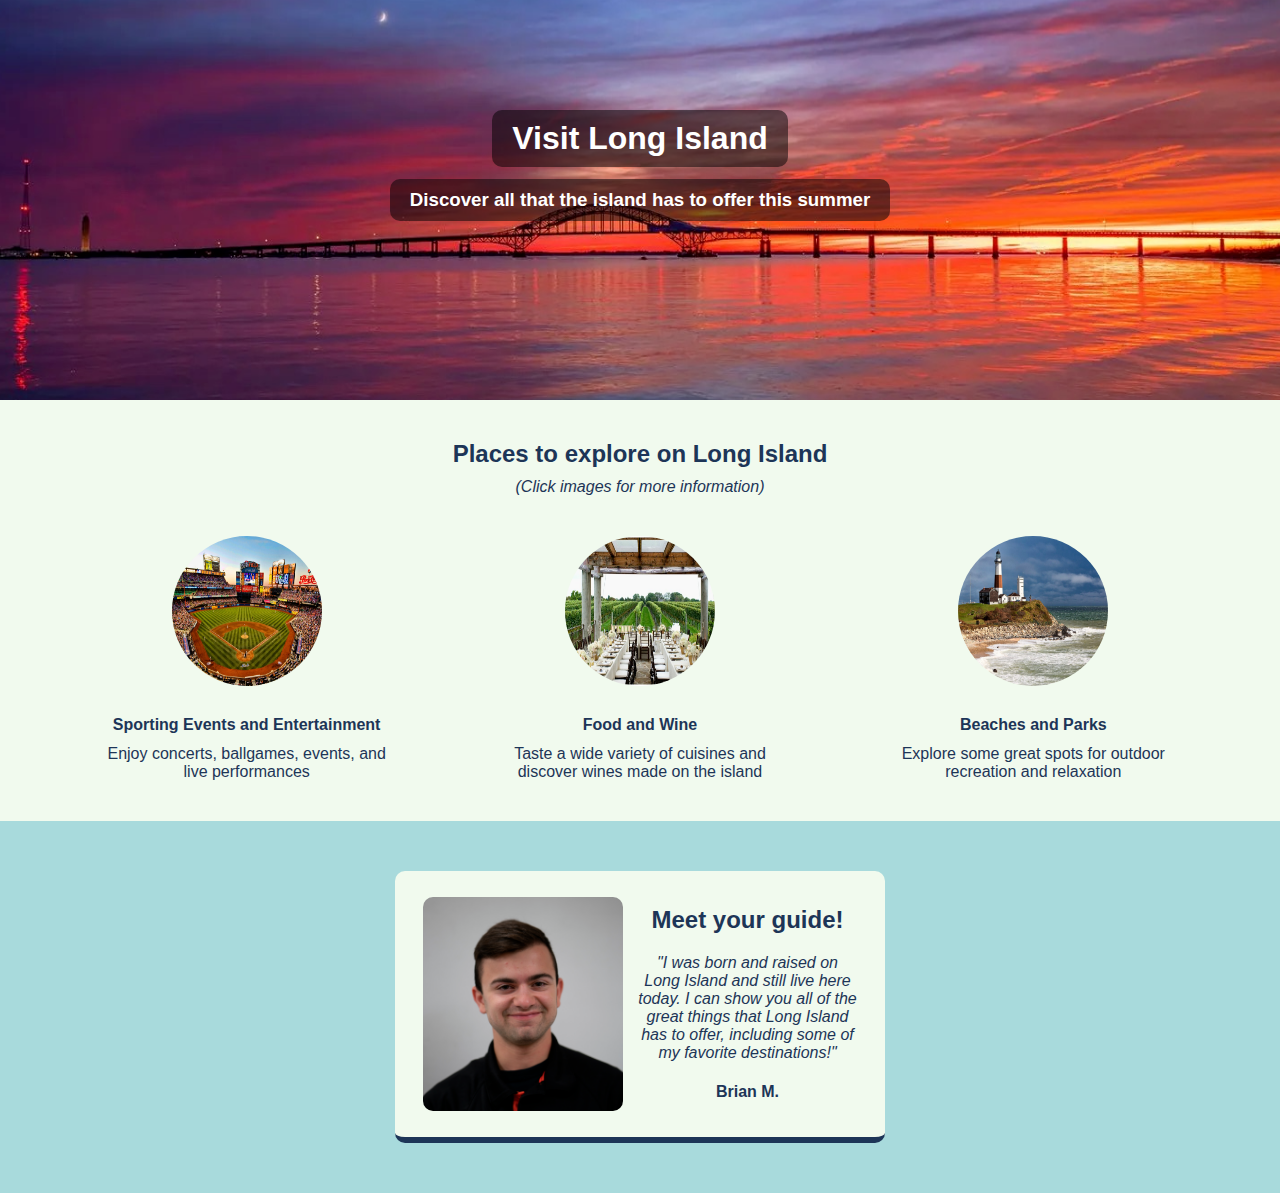
==== commit 1ffc103b: "Completed activity pages" ====
--- a/index.html
+++ b/index.html
@@ -16,19 +16,16 @@
                     <a href="entertainment.html"><img class="activity-photo" src="images/baseball-stadium.jpg"></a>
                     <h4 class="activity-title"><a href="entertainment.html">Sporting Events and Entertainment</a></h4>
                     <p class="activity-desc">Enjoy concerts, ballgames, events, and live performances</p>
-                    <!-- Jones Beach Theatre, Ducks Stadium, Citi Field, UBS Arena, Nassau Coliseum -->
                 </div>
                 <div class="activity">
                     <a href="dining.html"><img class="activity-photo" src="images/winery-restaurant.jpg"></a>
                     <h4 class="activity-title"><a href="dining.html">Food and Wine</a></h4>
                     <p class="activity-desc">Taste a wide variety of cuisines and discover wines made on the island</p>
-                    <!-- Umberto's, Taormina, The Refuge, Nisen Sushi,  Wolffer Estate Vineyard, Del Vino-->
                 </div>
                 <div class="activity">
                     <a href="parks.html"><img class="activity-photo" src="images/lighthouse.jpg"></a>
                     <h4 class="activity-title"><a href="parks.html">Beaches and Parks</a></h4>
                     <p class="activity-desc">Explore some great spots for outdoor recreation and relaxation </p>
-                    <!-- Jones Beach, Robert Moses, Coopers Beach, Bethpage State Park, Sunken Meadow -->
                 </div>
             </div>
         </div>
--- a/styles.css
+++ b/styles.css
@@ -55,6 +55,8 @@
     flex-direction: row;
     justify-content: space-around;
     padding: 20px;
+    margin: auto 30px;
+
 }
 
 .activity {
@@ -62,6 +64,8 @@
     flex-direction: column;
     align-items: center;
     width: 300px;
+    margin: auto 30px;
+
 }
 
 .activity-photo {
@@ -130,6 +134,7 @@
 
 a {
     color: #1D3557;
+    text-decoration: none;
 }
 
 .activity-page {
@@ -137,5 +142,86 @@
     color: #1D3557;
     margin: 0;
     display: flex;
-    justify-content: center;
+    flex-direction: column;
+    justify-content: center;
+}
+
+.activity-page-heading {
+    margin: 40px auto 20px;
+}
+
+.activity-card {
+    display: flex;
+    margin: 30px auto;
+}
+
+.activity-card-img {
+    width: 400px;
+    border-radius: 10px;
+}
+
+.activity-card-info {
+    text-align: left;
+    display: flex;
+    flex-direction: column;
+    align-items: left;
+    justify-content: center;
+    margin: 20px 30px;
+}
+
+.activity-card-text {
+    text-align: left;
+    display: flex;
+    flex-direction: column;
+    align-items: left;
+    justify-content: center;
+}
+
+.activity-name {
+    margin: 0;
+}
+
+.link-btn {
+    background-color: #D1D9CE;
+    width: 100px;
+    display: flex;
+    flex-direction: row;
+    justify-content: center;
+    margin: 5px 0;
+    padding: 10px 14px;
+    border-radius: 10px;
+    transition-duration: 0.3s;
+}
+
+.link-btn:hover {
+    background: #A8DADC;
+}
+
+.back-btn {
+    background-color: #D1D9CE;
+    width: auto;
+    margin: 20px auto 40px;
+    padding: 10px 14px;
+    border-radius: 10px;
+    transition-duration: 0.3s;
+}
+
+.back-btn:hover {
+    background: #A8DADC;
+}
+
+table {
+    display: flex;
+    justify-content: center;
+    margin: 0 30px;
+}
+
+tr {
+    display: flex;
+    margin: 40px auto;
+}
+
+td {
+    margin: 0 20px;
+    max-width: 700px;
 }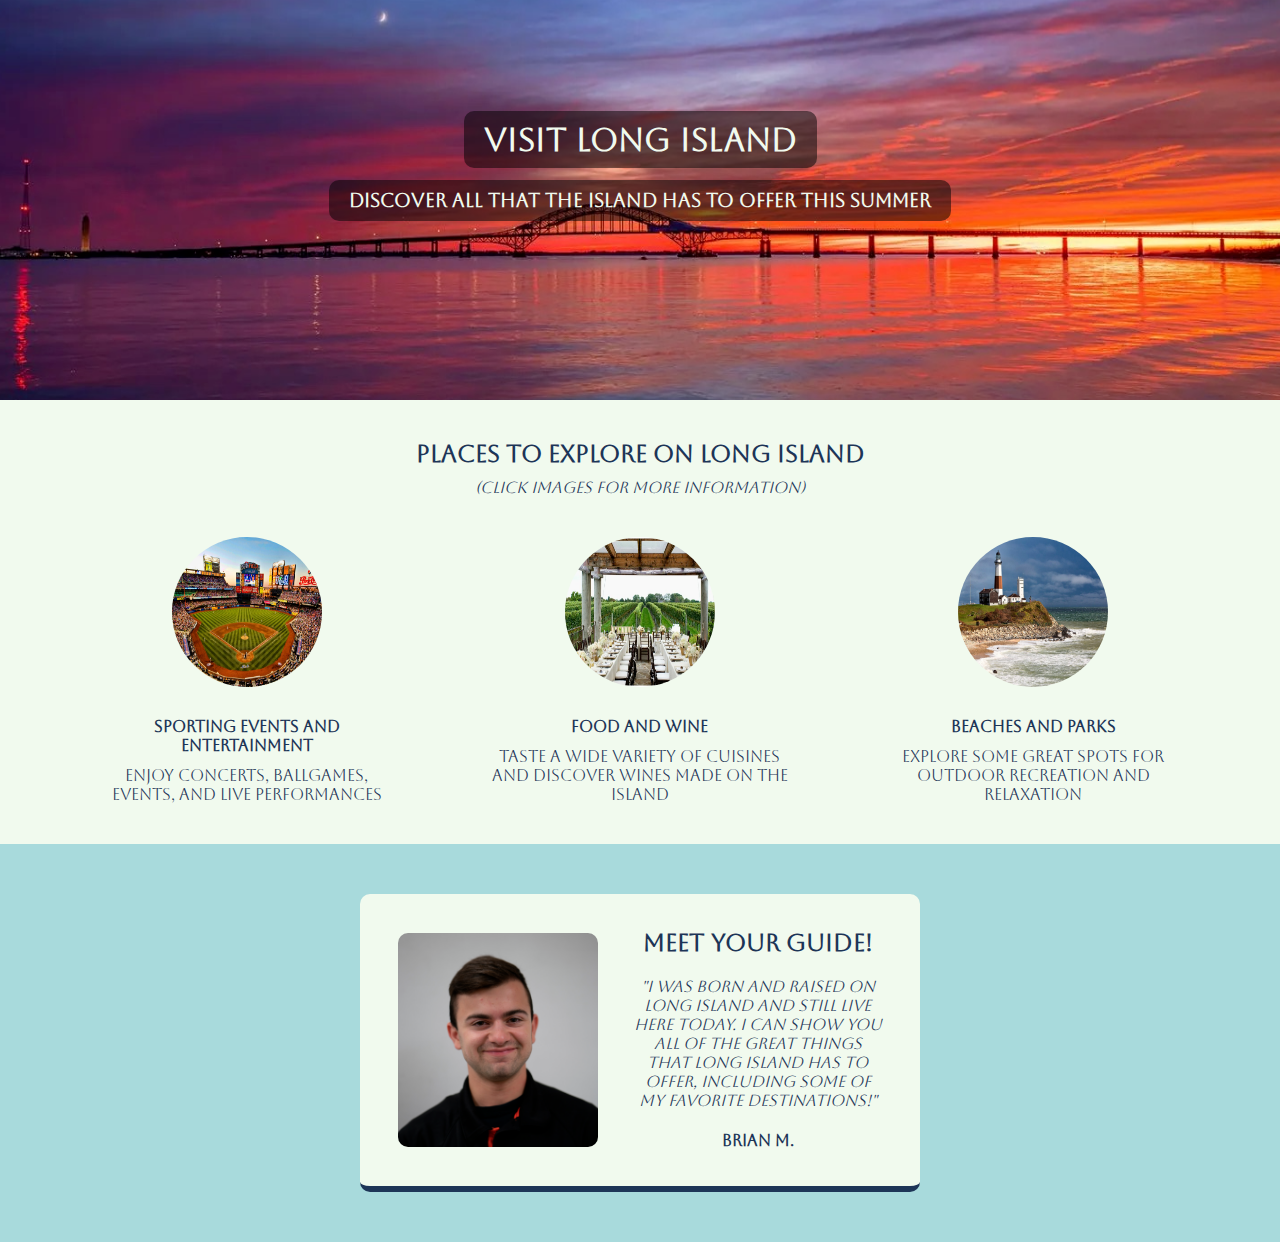
==== commit 85f0839a: "Styling finalized" ====
--- a/index.html
+++ b/index.html
@@ -2,6 +2,9 @@
 <html>
     <head>
         <link rel="stylesheet" href="styles.css">
+        <link rel="preconnect" href="https://fonts.googleapis.com">
+        <link rel="preconnect" href="https://fonts.gstatic.com" crossorigin>
+        <link href="https://fonts.googleapis.com/css2?family=Aboreto&display=swap" rel="stylesheet">
     </head>
     <body>
         <div id="hero-section">
--- a/styles.css
+++ b/styles.css
@@ -1,7 +1,8 @@
 body {
     text-align: center;
-    font-family: Arial, Helvetica, sans-serif;
+    /* font-family: Arial, Helvetica, sans-serif; */
     margin: 0;
+    font-family: 'Aboreto', cursive;
 }
 
 #hero-section {
@@ -13,7 +14,7 @@
     flex-direction: column;
     justify-content: center;
     align-items: center;
-    color: white;
+    color: #F1FAEE;
 }
 
 #hero-title {
@@ -105,7 +106,7 @@
 }
 
 #guide-card {
-    width: 450px;
+    width: 520px;
     display: flex;
     flex-direction: row;
     justify-content: space-around;
@@ -125,7 +126,7 @@
 }
 
 #guide-text {
-    width: 220px;
+    width: 250px;
 }
 
 .italic-text {
@@ -183,7 +184,7 @@
 
 .link-btn {
     background-color: #D1D9CE;
-    width: 100px;
+    width: 120px;
     display: flex;
     flex-direction: row;
     justify-content: center;
